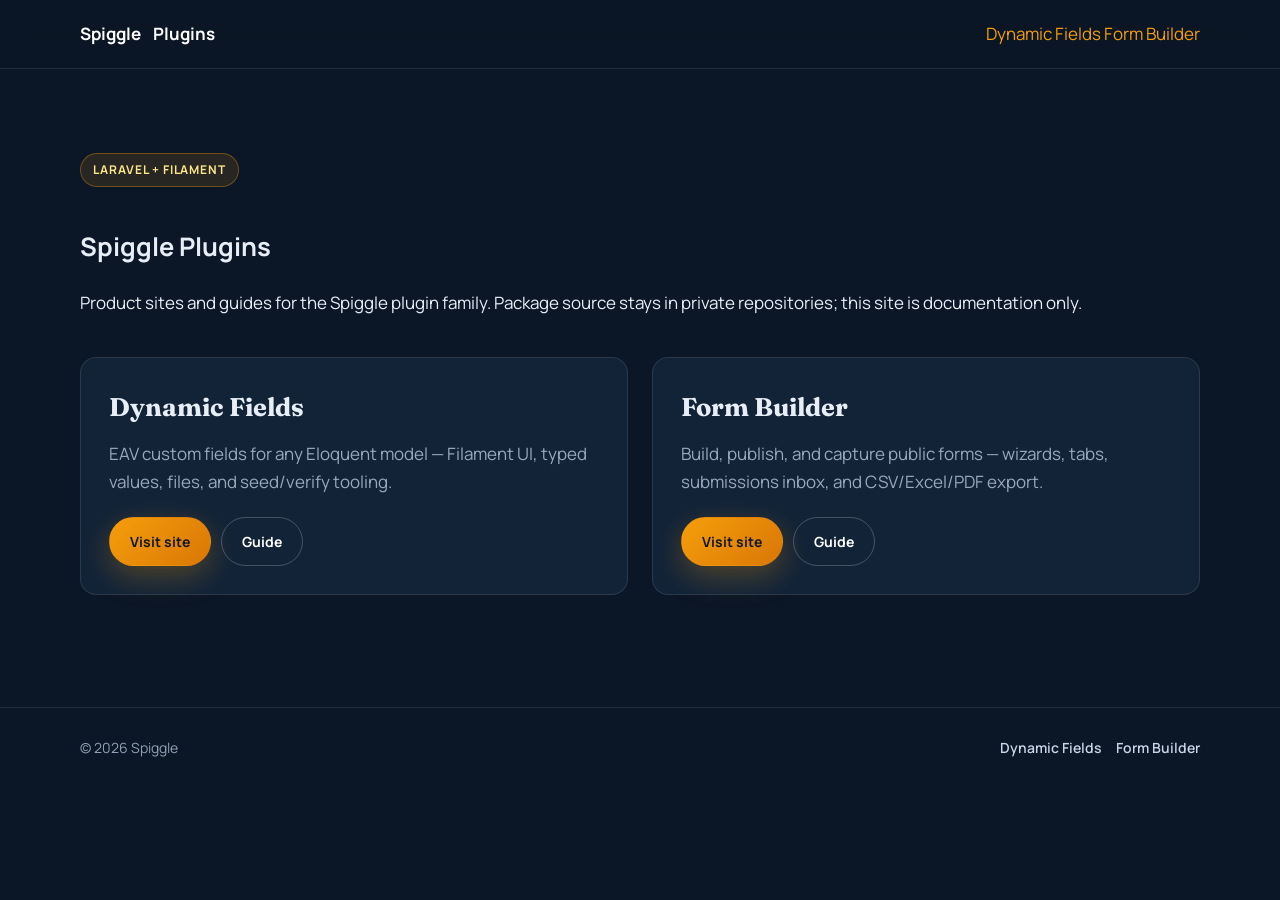
==== index.html @ 7d32692f "Publish Spiggle plugin marketing sites and guides. Static HTML only — package source stays in privat" ====
<!DOCTYPE html>
<html lang="en">
<head>
  <meta charset="utf-8">
  <meta name="viewport" content="width=device-width, initial-scale=1">
  <title>Spiggle Plugins — Dynamic Fields &amp; Form Builder</title>
  <meta name="description" content="Marketing sites and guides for Spiggle Dynamic Fields and Spiggle Form Builder — Laravel + Filament plugins.">
  <link rel="preconnect" href="https://fonts.googleapis.com">
  <link rel="preconnect" href="https://fonts.gstatic.com" crossorigin>
  <link href="https://fonts.googleapis.com/css2?family=Fraunces:opsz,wght@9..144,500;9..144,700&family=Manrope:wght@400;500;600;700&display=swap" rel="stylesheet">
  <link rel="stylesheet" href="dynamic-fields/site.css">
  <style>
    .hub-hero { padding: 72px 0 48px; }
    .hub-grid {
      display: grid;
      gap: 24px;
      grid-template-columns: repeat(auto-fit, minmax(280px, 1fr));
      margin: 40px 0 64px;
    }
    .hub-card {
      background: var(--navy-2);
      border: 1px solid var(--line);
      border-radius: var(--radius);
      padding: 28px;
    }
    .hub-card h2 { font-family: var(--display); margin: 0 0 12px; font-size: 1.6rem; }
    .hub-card p { color: var(--muted); margin: 0 0 20px; }
    .hub-actions { display: flex; flex-wrap: wrap; gap: 10px; }
  </style>
</head>
<body>
  <a class="skip" href="#main">Skip to content</a>
  <header class="topbar">
    <div class="container topbar-inner">
      <a class="brand" href="./">Spiggle <span>Plugins</span></a>
      <nav aria-label="Primary">
        <a href="dynamic-fields/">Dynamic Fields</a>
        <a href="form-builder/">Form Builder</a>
      </nav>
    </div>
  </header>

  <main id="main">
    <section class="hub-hero">
      <div class="container">
        <p class="eyebrow">Laravel + Filament</p>
        <h1>Spiggle Plugins</h1>
        <p class="lede">Product sites and guides for the Spiggle plugin family. Package source stays in private repositories; this site is documentation only.</p>
        <div class="hub-grid">
          <article class="hub-card">
            <h2>Dynamic Fields</h2>
            <p>EAV custom fields for any Eloquent model — Filament UI, typed values, files, and seed/verify tooling.</p>
            <div class="hub-actions">
              <a class="btn btn-amber" href="dynamic-fields/">Visit site</a>
              <a class="btn btn-ghost" href="dynamic-fields/guide/">Guide</a>
            </div>
          </article>
          <article class="hub-card">
            <h2>Form Builder</h2>
            <p>Build, publish, and capture public forms — wizards, tabs, submissions inbox, and CSV/Excel/PDF export.</p>
            <div class="hub-actions">
              <a class="btn btn-amber" href="form-builder/">Visit site</a>
              <a class="btn btn-ghost" href="form-builder/guide/">Guide</a>
            </div>
          </article>
        </div>
      </div>
    </section>
  </main>

  <footer class="footer">
    <div class="container footer-inner">
      <div>© <span id="y"></span> Spiggle</div>
      <nav aria-label="Footer">
        <a href="dynamic-fields/">Dynamic Fields</a>
        <a href="form-builder/">Form Builder</a>
      </nav>
    </div>
  </footer>
  <script>document.getElementById('y').textContent = new Date().getFullYear();</script>
</body>
</html>
---- dynamic-fields/site.css ----
/* Spiggle product marketing — GitHub Pages landing */
:root {
  --navy: #0b1626;
  --navy-2: #122338;
  --navy-3: #1a3350;
  --ink: #e8eef6;
  --muted: #9aa8bc;
  --amber: #f59e0b;
  --amber-2: #d97706;
  --amber-soft: #fde68a;
  --paper: #f7f3eb;
  --paper-2: #fffdf8;
  --line: rgba(255, 255, 255, 0.1);
  --line-dark: #e4dccf;
  --success: #14b8a6;
  --radius: 16px;
  --shadow: 0 24px 60px rgba(0, 0, 0, 0.35);
  --max: 1120px;
  --font: "Manrope", "Segoe UI", sans-serif;
  --display: "Fraunces", Georgia, serif;
}

*, *::before, *::after { box-sizing: border-box; }
html { scroll-behavior: smooth; }
body {
  margin: 0;
  font-family: var(--font);
  color: var(--ink);
  background: var(--navy);
  line-height: 1.65;
  font-size: 17px;
  -webkit-font-smoothing: antialiased;
}
img, svg { max-width: 100%; display: block; }
a { color: var(--amber); text-decoration: none; }
a:hover { color: var(--amber-soft); }
code, .mono {
  font-family: ui-monospace, "Cascadia Code", Consolas, monospace;
  font-size: 0.9em;
}

.skip {
  position: absolute;
  left: -999px;
  top: 0;
}
.skip:focus {
  left: 12px;
  top: 12px;
  z-index: 100;
  background: #fff;
  color: #111;
  padding: 8px 12px;
  border-radius: 8px;
}

.container {
  width: min(var(--max), calc(100% - 40px));
  margin-inline: auto;
}

/* Header */
.topbar {
  position: sticky;
  top: 0;
  z-index: 50;
  backdrop-filter: blur(14px);
  background: rgba(11, 22, 38, 0.82);
  border-bottom: 1px solid var(--line);
}
.topbar-inner {
  display: flex;
  align-items: center;
  justify-content: space-between;
  gap: 16px;
  min-height: 68px;
}
.brand {
  display: flex;
  align-items: center;
  gap: 12px;
  color: #fff;
  font-weight: 700;
  text-decoration: none;
}
.brand:hover { color: var(--amber-soft); }
.brand-mark {
  width: 34px;
  height: 34px;
  border-radius: 10px;
  background: linear-gradient(135deg, var(--amber), var(--amber-2));
  color: var(--navy);
  display: grid;
  place-items: center;
  font-weight: 800;
  box-shadow: 0 8px 20px rgba(245, 158, 11, 0.35);
}
.brand-text strong { display: block; font-size: 15px; letter-spacing: 0.01em; }
.brand-text span {
  display: block;
  font-size: 11px;
  font-weight: 600;
  letter-spacing: 0.12em;
  text-transform: uppercase;
  color: #9fb0c6;
}
.nav {
  display: flex;
  align-items: center;
  gap: 8px;
  flex-wrap: wrap;
  justify-content: flex-end;
}
.nav a {
  color: #c9d6e8;
  padding: 8px 12px;
  border-radius: 999px;
  font-size: 14px;
  font-weight: 600;
}
.nav a:hover { background: rgba(255,255,255,0.06); color: #fff; }
.btn {
  display: inline-flex;
  align-items: center;
  justify-content: center;
  gap: 8px;
  padding: 12px 20px;
  border-radius: 999px;
  font-weight: 700;
  font-size: 14px;
  border: 1px solid transparent;
  cursor: pointer;
  transition: transform .15s ease, background .15s ease, border-color .15s ease, color .15s ease;
  text-decoration: none;
}
.btn:hover { transform: translateY(-1px); text-decoration: none; }
.btn-amber {
  background: linear-gradient(135deg, var(--amber), var(--amber-2));
  color: #111827;
  box-shadow: 0 10px 30px rgba(245, 158, 11, 0.28);
}
.btn-amber:hover { color: #111827; }
.btn-ghost {
  background: transparent;
  color: #fff;
  border-color: rgba(255,255,255,0.22);
}
.btn-ghost:hover { border-color: var(--amber); color: var(--amber-soft); }
.btn-dark {
  background: var(--navy);
  color: #fff;
}
.btn-dark:hover { color: var(--amber-soft); }
.btn-outline-dark {
  background: transparent;
  color: var(--navy);
  border-color: rgba(15, 28, 46, 0.18);
}
.btn-outline-dark:hover { border-color: var(--amber-2); color: var(--amber-2); }

/* Hero */
.hero {
  position: relative;
  overflow: hidden;
  padding: 72px 0 56px;
  background:
    radial-gradient(ellipse 80% 60% at 80% -10%, rgba(245, 158, 11, 0.22), transparent 55%),
    radial-gradient(ellipse 70% 50% at 10% 20%, rgba(20, 184, 166, 0.12), transparent 50%),
    linear-gradient(180deg, var(--navy) 0%, var(--navy-2) 100%);
}
.hero::after {
  content: "";
  position: absolute;
  inset: 0;
  background-image:
    linear-gradient(rgba(255,255,255,0.03) 1px, transparent 1px),
    linear-gradient(90deg, rgba(255,255,255,0.03) 1px, transparent 1px);
  background-size: 48px 48px;
  mask-image: linear-gradient(180deg, #000 30%, transparent 95%);
  pointer-events: none;
}
.hero-grid {
  position: relative;
  z-index: 1;
  display: grid;
  grid-template-columns: 1.15fr 0.85fr;
  gap: 40px;
  align-items: center;
}
.eyebrow {
  display: inline-flex;
  align-items: center;
  gap: 8px;
  padding: 6px 12px;
  border-radius: 999px;
  background: rgba(245, 158, 11, 0.12);
  border: 1px solid rgba(245, 158, 11, 0.35);
  color: var(--amber-soft);
  font-size: 12px;
  font-weight: 700;
  letter-spacing: 0.08em;
  text-transform: uppercase;
  margin-bottom: 18px;
}
.hero h1 {
  font-family: var(--display);
  font-weight: 600;
  font-size: clamp(2.4rem, 5vw, 3.6rem);
  line-height: 1.08;
  letter-spacing: -0.02em;
  margin: 0 0 18px;
  color: #fff;
}
.hero h1 em {
  font-style: normal;
  color: var(--amber);
}
.lead {
  font-size: 1.12rem;
  color: #b7c5d8;
  max-width: 36rem;
  margin: 0 0 28px;
}
.hero-actions {
  display: flex;
  flex-wrap: wrap;
  gap: 12px;
  margin-bottom: 28px;
}
.hero-meta {
  display: flex;
  flex-wrap: wrap;
  gap: 18px;
  color: #8fa1b8;
  font-size: 13px;
  font-weight: 600;
}
.hero-meta span { display: inline-flex; align-items: center; gap: 8px; }
.hero-meta i {
  width: 8px;
  height: 8px;
  border-radius: 50%;
  background: var(--success);
  display: inline-block;
}
.hero-panel {
  background: linear-gradient(160deg, rgba(255,255,255,0.08), rgba(255,255,255,0.02));
  border: 1px solid var(--line);
  border-radius: 24px;
  padding: 22px;
  box-shadow: var(--shadow);
}
.hero-panel h3 {
  margin: 0 0 14px;
  font-size: 14px;
  letter-spacing: 0.08em;
  text-transform: uppercase;
  color: #9fb0c6;
}
.install {
  background: #07101c;
  border-radius: 14px;
  padding: 16px 18px;
  overflow-x: auto;
  border: 1px solid rgba(255,255,255,0.08);
  color: #d7e3f4;
  margin: 0 0 16px;
  white-space: pre;
  font-size: 13px;
}
.chip-row { display: flex; flex-wrap: wrap; gap: 8px; }
.chip {
  font-size: 12px;
  font-weight: 700;
  padding: 6px 10px;
  border-radius: 999px;
  background: rgba(255,255,255,0.06);
  border: 1px solid var(--line);
  color: #d5e0ef;
}

/* Sections */
section { padding: 84px 0; }
.section-head {
  max-width: 640px;
  margin-bottom: 40px;
}
.section-head h2 {
  font-family: var(--display);
  font-size: clamp(1.8rem, 3.5vw, 2.5rem);
  line-height: 1.15;
  margin: 0 0 12px;
  letter-spacing: -0.02em;
}
.section-head p {
  margin: 0;
  color: var(--muted);
  font-size: 1.05rem;
}
.light {
  background: var(--paper);
  color: #1c2430;
}
.light .section-head p { color: #5b6778; }
.light .muted { color: #5b6778; }

.video-wrap {
  border-radius: 22px;
  overflow: hidden;
  border: 1px solid rgba(15, 28, 46, 0.1);
  box-shadow: 0 24px 50px rgba(15, 28, 46, 0.12);
  background: #000;
  aspect-ratio: 16 / 9;
}
.video-wrap iframe {
  width: 100%;
  height: 100%;
  border: 0;
  display: block;
}

.features {
  display: grid;
  grid-template-columns: repeat(3, 1fr);
  gap: 18px;
}
.feature {
  background: rgba(255,255,255,0.04);
  border: 1px solid var(--line);
  border-radius: var(--radius);
  padding: 22px;
  transition: border-color .15s ease, transform .15s ease;
}
.light .feature {
  background: var(--paper-2);
  border-color: var(--line-dark);
  box-shadow: 0 10px 30px rgba(15, 28, 46, 0.05);
}
.feature:hover {
  transform: translateY(-3px);
  border-color: rgba(245, 158, 11, 0.45);
}
.feature-icon {
  width: 42px;
  height: 42px;
  border-radius: 12px;
  display: grid;
  place-items: center;
  margin-bottom: 14px;
  background: linear-gradient(135deg, rgba(245,158,11,0.2), rgba(245,158,11,0.05));
  color: var(--amber);
  font-weight: 800;
  font-size: 14px;
}
.light .feature-icon { color: var(--amber-2); }
.feature h3 {
  margin: 0 0 8px;
  font-size: 1.05rem;
}
.feature p {
  margin: 0;
  color: var(--muted);
  font-size: 0.95rem;
}
.light .feature p { color: #5b6778; }

.steps {
  display: grid;
  grid-template-columns: repeat(3, 1fr);
  gap: 18px;
}
.step {
  border-radius: var(--radius);
  padding: 24px;
  background: linear-gradient(180deg, rgba(255,255,255,0.06), rgba(255,255,255,0.02));
  border: 1px solid var(--line);
}
.step-num {
  font-family: var(--display);
  font-size: 2rem;
  color: var(--amber);
  margin-bottom: 8px;
}
.step h3 { margin: 0 0 8px; }
.step p { margin: 0; color: var(--muted); font-size: 0.95rem; }

/* Pricing */
.pricing-note {
  display: inline-block;
  margin-bottom: 24px;
  padding: 8px 14px;
  border-radius: 999px;
  background: rgba(20, 184, 166, 0.12);
  color: #99f6e4;
  font-size: 13px;
  font-weight: 700;
}
.light .pricing-note {
  background: #ecfdf5;
  color: #0f766e;
}
.pricing {
  display: grid;
  grid-template-columns: repeat(2, 1fr);
  gap: 20px;
}
.price-card {
  border-radius: 22px;
  padding: 28px;
  border: 1px solid var(--line-dark);
  background: #fff;
  position: relative;
  box-shadow: 0 16px 40px rgba(15, 28, 46, 0.08);
}
.price-card.featured {
  background: linear-gradient(165deg, #122338, #0b1626);
  color: #fff;
  border-color: rgba(245, 158, 11, 0.45);
}
.price-card.featured .muted { color: #9aa8bc; }
.badge-pop {
  position: absolute;
  top: 18px;
  right: 18px;
  background: var(--amber);
  color: #111;
  font-size: 11px;
  font-weight: 800;
  letter-spacing: 0.06em;
  text-transform: uppercase;
  padding: 5px 10px;
  border-radius: 999px;
}
.price-card h3 {
  margin: 0 0 6px;
  font-size: 1.35rem;
}
.price {
  display: flex;
  align-items: baseline;
  gap: 6px;
  margin: 18px 0 8px;
}
.price strong {
  font-family: var(--display);
  font-size: 3rem;
  letter-spacing: -0.03em;
  line-height: 1;
}
.price span { color: #6b7788; font-weight: 600; }
.price-card.featured .price span { color: #9aa8bc; }
.price-list {
  list-style: none;
  padding: 0;
  margin: 22px 0 26px;
}
.price-list li {
  padding: 8px 0 8px 28px;
  position: relative;
  border-top: 1px solid rgba(15, 28, 46, 0.08);
  font-size: 0.95rem;
}
.price-card.featured .price-list li { border-top-color: rgba(255,255,255,0.08); }
.price-list li::before {
  content: "✓";
  position: absolute;
  left: 0;
  color: var(--amber-2);
  font-weight: 800;
}
.price-card.featured .price-list li::before { color: var(--amber); }
.price-actions { display: flex; flex-direction: column; gap: 10px; }
.license-note {
  margin-top: 22px;
  font-size: 0.92rem;
  color: #5b6778;
  max-width: 720px;
}

/* Ecosystem */
.eco {
  display: grid;
  grid-template-columns: 1.2fr 0.8fr;
  gap: 20px;
  align-items: stretch;
}
.eco-card {
  border-radius: 22px;
  padding: 28px;
  background: linear-gradient(145deg, rgba(245,158,11,0.14), rgba(255,255,255,0.03));
  border: 1px solid rgba(245, 158, 11, 0.28);
}
.eco-card h3 {
  font-family: var(--display);
  font-size: 1.7rem;
  margin: 0 0 10px;
}
.eco-card p { color: #b7c5d8; margin: 0 0 18px; }
.eco-side {
  border-radius: 22px;
  padding: 28px;
  background: rgba(255,255,255,0.03);
  border: 1px solid var(--line);
}
.eco-side h4 { margin: 0 0 10px; }
.eco-side p { margin: 0 0 16px; color: var(--muted); font-size: 0.95rem; }

.cta {
  text-align: center;
  padding: 72px 0 40px;
}
.cta h2 {
  font-family: var(--display);
  font-size: clamp(1.8rem, 3.5vw, 2.6rem);
  margin: 0 0 12px;
}
.cta p { color: var(--muted); margin: 0 0 24px; }
.cta-actions {
  display: flex;
  justify-content: center;
  flex-wrap: wrap;
  gap: 12px;
}

.footer {
  border-top: 1px solid var(--line);
  padding: 28px 0 40px;
  color: #8fa1b8;
  font-size: 14px;
}
.footer-inner {
  display: flex;
  flex-wrap: wrap;
  justify-content: space-between;
  gap: 16px;
}
.footer nav { display: flex; flex-wrap: wrap; gap: 14px; }
.footer a { color: #c9d6e8; font-weight: 600; }
.footer a:hover { color: var(--amber-soft); }

@media (max-width: 900px) {
  .hero-grid,
  .features,
  .steps,
  .pricing,
  .eco { grid-template-columns: 1fr; }
  .nav .hide-sm { display: none; }
  section { padding: 64px 0; }
}
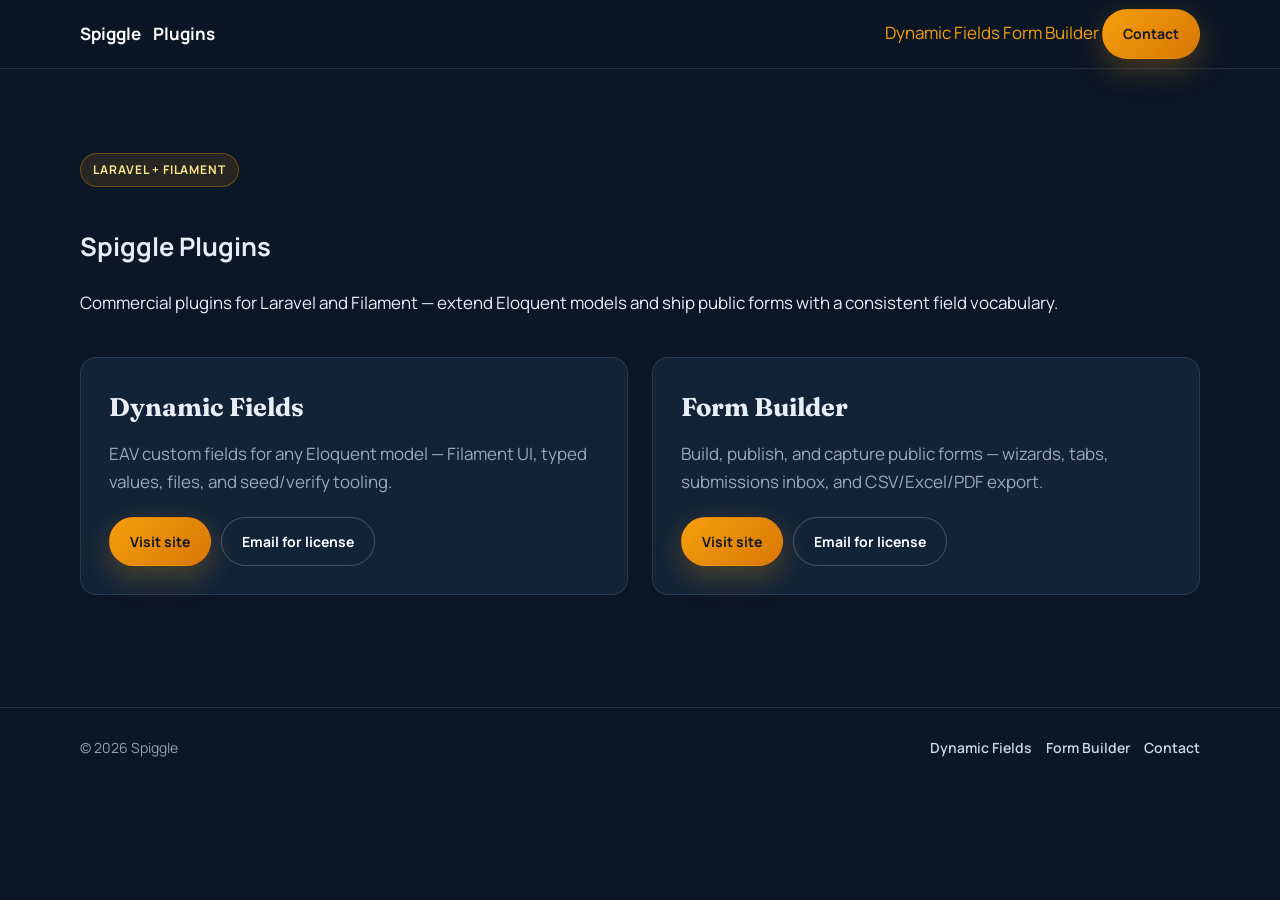
==== commit 14528ba9: "Make public marketing sites commercial-only: contact CTAs, no docs or package GitHub. Remove public " ====
--- a/index.html
+++ b/index.html
@@ -4,7 +4,7 @@
   <meta charset="utf-8">
   <meta name="viewport" content="width=device-width, initial-scale=1">
   <title>Spiggle Plugins — Dynamic Fields &amp; Form Builder</title>
-  <meta name="description" content="Marketing sites and guides for Spiggle Dynamic Fields and Spiggle Form Builder — Laravel + Filament plugins.">
+  <meta name="description" content="Commercial Laravel + Filament plugins from Spiggle — Dynamic Fields and Form Builder.">
   <link rel="preconnect" href="https://fonts.googleapis.com">
   <link rel="preconnect" href="https://fonts.gstatic.com" crossorigin>
   <link href="https://fonts.googleapis.com/css2?family=Fraunces:opsz,wght@9..144,500;9..144,700&family=Manrope:wght@400;500;600;700&display=swap" rel="stylesheet">
@@ -36,6 +36,7 @@
       <nav aria-label="Primary">
         <a href="dynamic-fields/">Dynamic Fields</a>
         <a href="form-builder/">Form Builder</a>
+        <a class="btn btn-amber" href="mailto:skillbobby@outlook.com?subject=Spiggle%20Plugins%20-%20License">Contact</a>
       </nav>
     </div>
   </header>
@@ -45,14 +46,14 @@
       <div class="container">
         <p class="eyebrow">Laravel + Filament</p>
         <h1>Spiggle Plugins</h1>
-        <p class="lede">Product sites and guides for the Spiggle plugin family. Package source stays in private repositories; this site is documentation only.</p>
+        <p class="lede">Commercial plugins for Laravel and Filament — extend Eloquent models and ship public forms with a consistent field vocabulary.</p>
         <div class="hub-grid">
           <article class="hub-card">
             <h2>Dynamic Fields</h2>
             <p>EAV custom fields for any Eloquent model — Filament UI, typed values, files, and seed/verify tooling.</p>
             <div class="hub-actions">
               <a class="btn btn-amber" href="dynamic-fields/">Visit site</a>
-              <a class="btn btn-ghost" href="dynamic-fields/guide/">Guide</a>
+              <a class="btn btn-ghost" href="mailto:skillbobby@outlook.com?subject=Spiggle%20Dynamic%20Fields%20-%20License">Email for license</a>
             </div>
           </article>
           <article class="hub-card">
@@ -60,7 +61,7 @@
             <p>Build, publish, and capture public forms — wizards, tabs, submissions inbox, and CSV/Excel/PDF export.</p>
             <div class="hub-actions">
               <a class="btn btn-amber" href="form-builder/">Visit site</a>
-              <a class="btn btn-ghost" href="form-builder/guide/">Guide</a>
+              <a class="btn btn-ghost" href="mailto:skillbobby@outlook.com?subject=Spiggle%20Form%20Builder%20-%20License">Email for license</a>
             </div>
           </article>
         </div>
@@ -74,6 +75,7 @@
       <nav aria-label="Footer">
         <a href="dynamic-fields/">Dynamic Fields</a>
         <a href="form-builder/">Form Builder</a>
+        <a href="mailto:skillbobby@outlook.com?subject=Spiggle%20Plugins%20-%20License">Contact</a>
       </nav>
     </div>
   </footer>
--- a/dynamic-fields/site.css
+++ b/dynamic-fields/site.css
@@ -1,4 +1,4 @@
-/* Spiggle product marketing — GitHub Pages landing */
+/* Spiggle product marketing — public landing */
 :root {
   --navy: #0b1626;
   --navy-2: #122338;
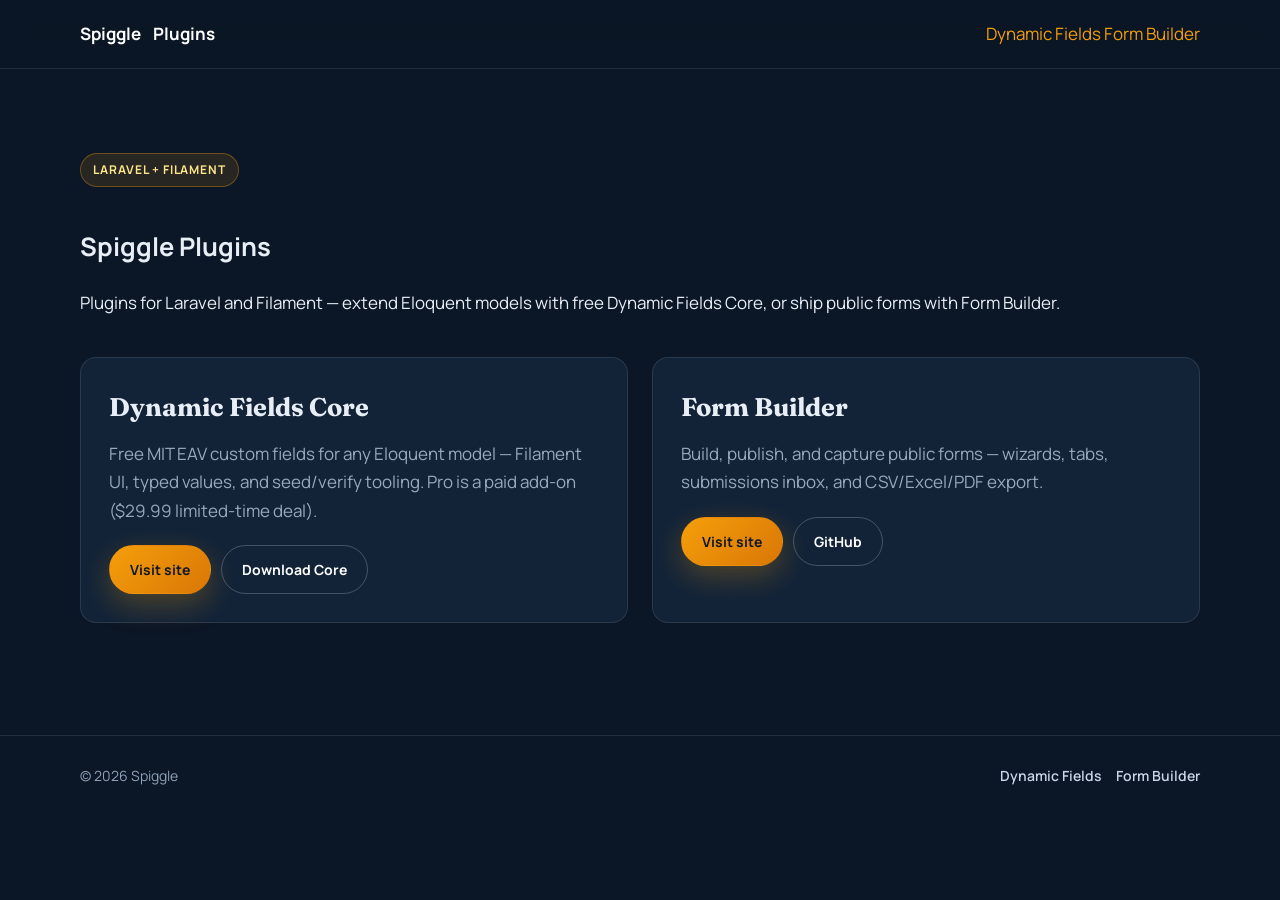
==== commit 3d61951c: "Move Dynamic Fields marketing to Core Pages and drop DF email CTAs." ====
--- a/index.html
+++ b/index.html
@@ -4,7 +4,7 @@
   <meta charset="utf-8">
   <meta name="viewport" content="width=device-width, initial-scale=1">
   <title>Spiggle Plugins — Dynamic Fields &amp; Form Builder</title>
-  <meta name="description" content="Commercial Laravel + Filament plugins from Spiggle — Dynamic Fields and Form Builder.">
+  <meta name="description" content="Laravel + Filament plugins from Spiggle — Dynamic Fields Core (free) and Form Builder.">
   <link rel="preconnect" href="https://fonts.googleapis.com">
   <link rel="preconnect" href="https://fonts.gstatic.com" crossorigin>
   <link href="https://fonts.googleapis.com/css2?family=Fraunces:opsz,wght@9..144,500;9..144,700&family=Manrope:wght@400;500;600;700&display=swap" rel="stylesheet">
@@ -34,9 +34,8 @@
     <div class="container topbar-inner">
       <a class="brand" href="./">Spiggle <span>Plugins</span></a>
       <nav aria-label="Primary">
-        <a href="dynamic-fields/">Dynamic Fields</a>
+        <a href="https://skillbobby.github.io/Spiggle-Dynamic-Fields-Core/">Dynamic Fields</a>
         <a href="form-builder/">Form Builder</a>
-        <a class="btn btn-amber" href="mailto:skillbobby@outlook.com?subject=Spiggle%20Plugins%20-%20License">Contact</a>
       </nav>
     </div>
   </header>
@@ -46,14 +45,14 @@
       <div class="container">
         <p class="eyebrow">Laravel + Filament</p>
         <h1>Spiggle Plugins</h1>
-        <p class="lede">Commercial plugins for Laravel and Filament — extend Eloquent models and ship public forms with a consistent field vocabulary.</p>
+        <p class="lede">Plugins for Laravel and Filament — extend Eloquent models with free Dynamic Fields Core, or ship public forms with Form Builder.</p>
         <div class="hub-grid">
           <article class="hub-card">
-            <h2>Dynamic Fields</h2>
-            <p>EAV custom fields for any Eloquent model — Filament UI, typed values, files, and seed/verify tooling.</p>
+            <h2>Dynamic Fields Core</h2>
+            <p>Free MIT EAV custom fields for any Eloquent model — Filament UI, typed values, and seed/verify tooling. Pro is a paid add-on ($29.99 limited-time deal).</p>
             <div class="hub-actions">
-              <a class="btn btn-amber" href="dynamic-fields/">Visit site</a>
-              <a class="btn btn-ghost" href="mailto:skillbobby@outlook.com?subject=Spiggle%20Dynamic%20Fields%20-%20License">Email for license</a>
+              <a class="btn btn-amber" href="https://skillbobby.github.io/Spiggle-Dynamic-Fields-Core/">Visit site</a>
+              <a class="btn btn-ghost" href="https://github.com/skillbobby/Spiggle-Dynamic-Fields-Core">Download Core</a>
             </div>
           </article>
           <article class="hub-card">
@@ -61,7 +60,7 @@
             <p>Build, publish, and capture public forms — wizards, tabs, submissions inbox, and CSV/Excel/PDF export.</p>
             <div class="hub-actions">
               <a class="btn btn-amber" href="form-builder/">Visit site</a>
-              <a class="btn btn-ghost" href="mailto:skillbobby@outlook.com?subject=Spiggle%20Form%20Builder%20-%20License">Email for license</a>
+              <a class="btn btn-ghost" href="https://github.com/skillbobby/Spiggle-Form-Builder">GitHub</a>
             </div>
           </article>
         </div>
@@ -73,9 +72,8 @@
     <div class="container footer-inner">
       <div>© <span id="y"></span> Spiggle</div>
       <nav aria-label="Footer">
-        <a href="dynamic-fields/">Dynamic Fields</a>
+        <a href="https://skillbobby.github.io/Spiggle-Dynamic-Fields-Core/">Dynamic Fields</a>
         <a href="form-builder/">Form Builder</a>
-        <a href="mailto:skillbobby@outlook.com?subject=Spiggle%20Plugins%20-%20License">Contact</a>
       </nav>
     </div>
   </footer>
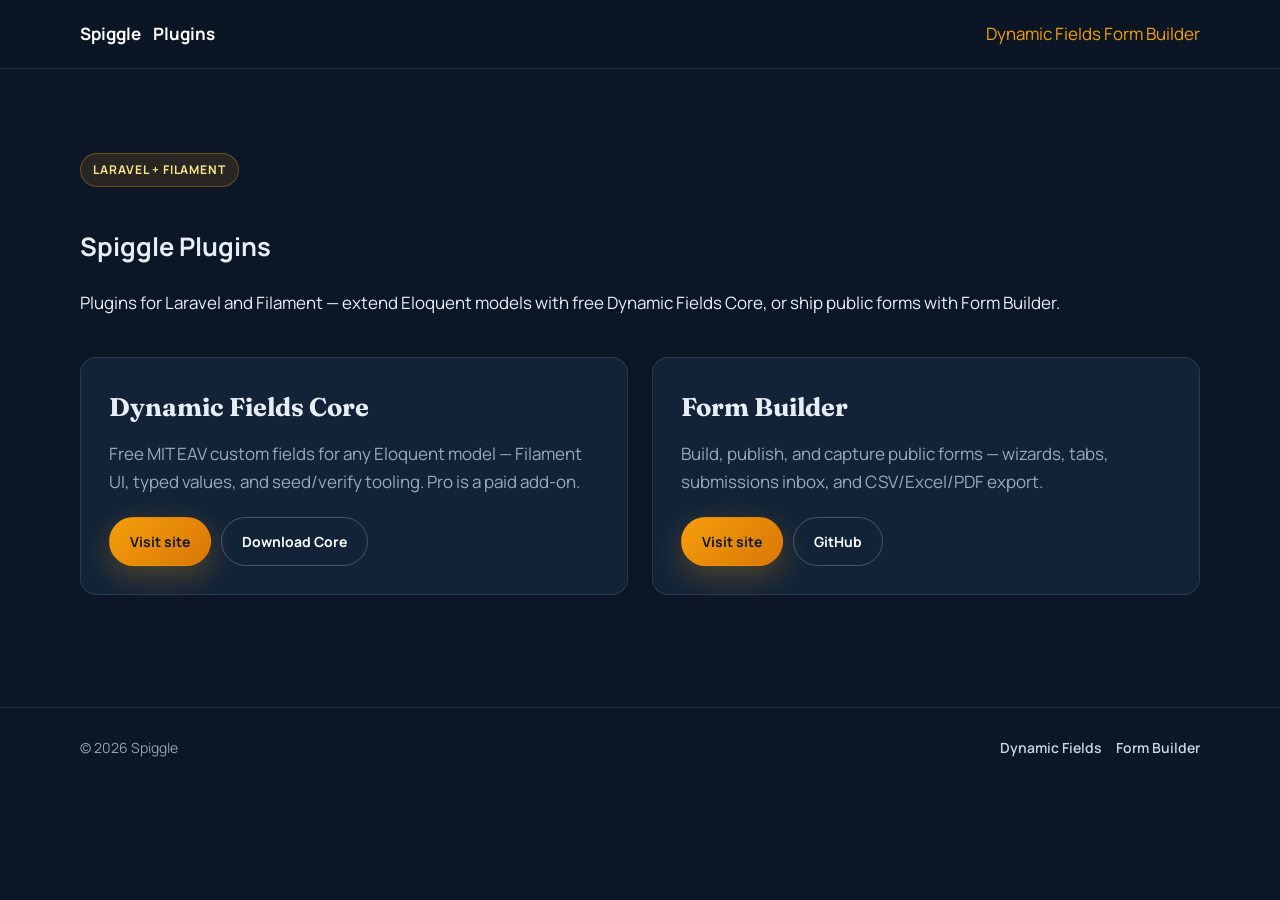
==== commit 96ef68fb: "Point Form Builder marketing to Spiggle-Form-Builder-Core Pages." ====
--- a/index.html
+++ b/index.html
@@ -35,7 +35,7 @@
       <a class="brand" href="./">Spiggle <span>Plugins</span></a>
       <nav aria-label="Primary">
         <a href="https://skillbobby.github.io/Spiggle-Dynamic-Fields-Core/">Dynamic Fields</a>
-        <a href="form-builder/">Form Builder</a>
+        <a href="https://skillbobby.github.io/Spiggle-Form-Builder-Core/">Form Builder</a>
       </nav>
     </div>
   </header>
@@ -49,7 +49,7 @@
         <div class="hub-grid">
           <article class="hub-card">
             <h2>Dynamic Fields Core</h2>
-            <p>Free MIT EAV custom fields for any Eloquent model — Filament UI, typed values, and seed/verify tooling. Pro is a paid add-on ($29.99 limited-time deal).</p>
+            <p>Free MIT EAV custom fields for any Eloquent model — Filament UI, typed values, and seed/verify tooling. Pro is a paid add-on.</p>
             <div class="hub-actions">
               <a class="btn btn-amber" href="https://skillbobby.github.io/Spiggle-Dynamic-Fields-Core/">Visit site</a>
               <a class="btn btn-ghost" href="https://github.com/skillbobby/Spiggle-Dynamic-Fields-Core">Download Core</a>
@@ -59,8 +59,8 @@
             <h2>Form Builder</h2>
             <p>Build, publish, and capture public forms — wizards, tabs, submissions inbox, and CSV/Excel/PDF export.</p>
             <div class="hub-actions">
-              <a class="btn btn-amber" href="form-builder/">Visit site</a>
-              <a class="btn btn-ghost" href="https://github.com/skillbobby/Spiggle-Form-Builder">GitHub</a>
+              <a class="btn btn-amber" href="https://skillbobby.github.io/Spiggle-Form-Builder-Core/">Visit site</a>
+              <a class="btn btn-ghost" href="https://github.com/skillbobby/Spiggle-Form-Builder-Core">GitHub</a>
             </div>
           </article>
         </div>
@@ -73,10 +73,11 @@
       <div>© <span id="y"></span> Spiggle</div>
       <nav aria-label="Footer">
         <a href="https://skillbobby.github.io/Spiggle-Dynamic-Fields-Core/">Dynamic Fields</a>
-        <a href="form-builder/">Form Builder</a>
+        <a href="https://skillbobby.github.io/Spiggle-Form-Builder-Core/">Form Builder</a>
       </nav>
     </div>
   </footer>
   <script>document.getElementById('y').textContent = new Date().getFullYear();</script>
 </body>
 </html>
+
